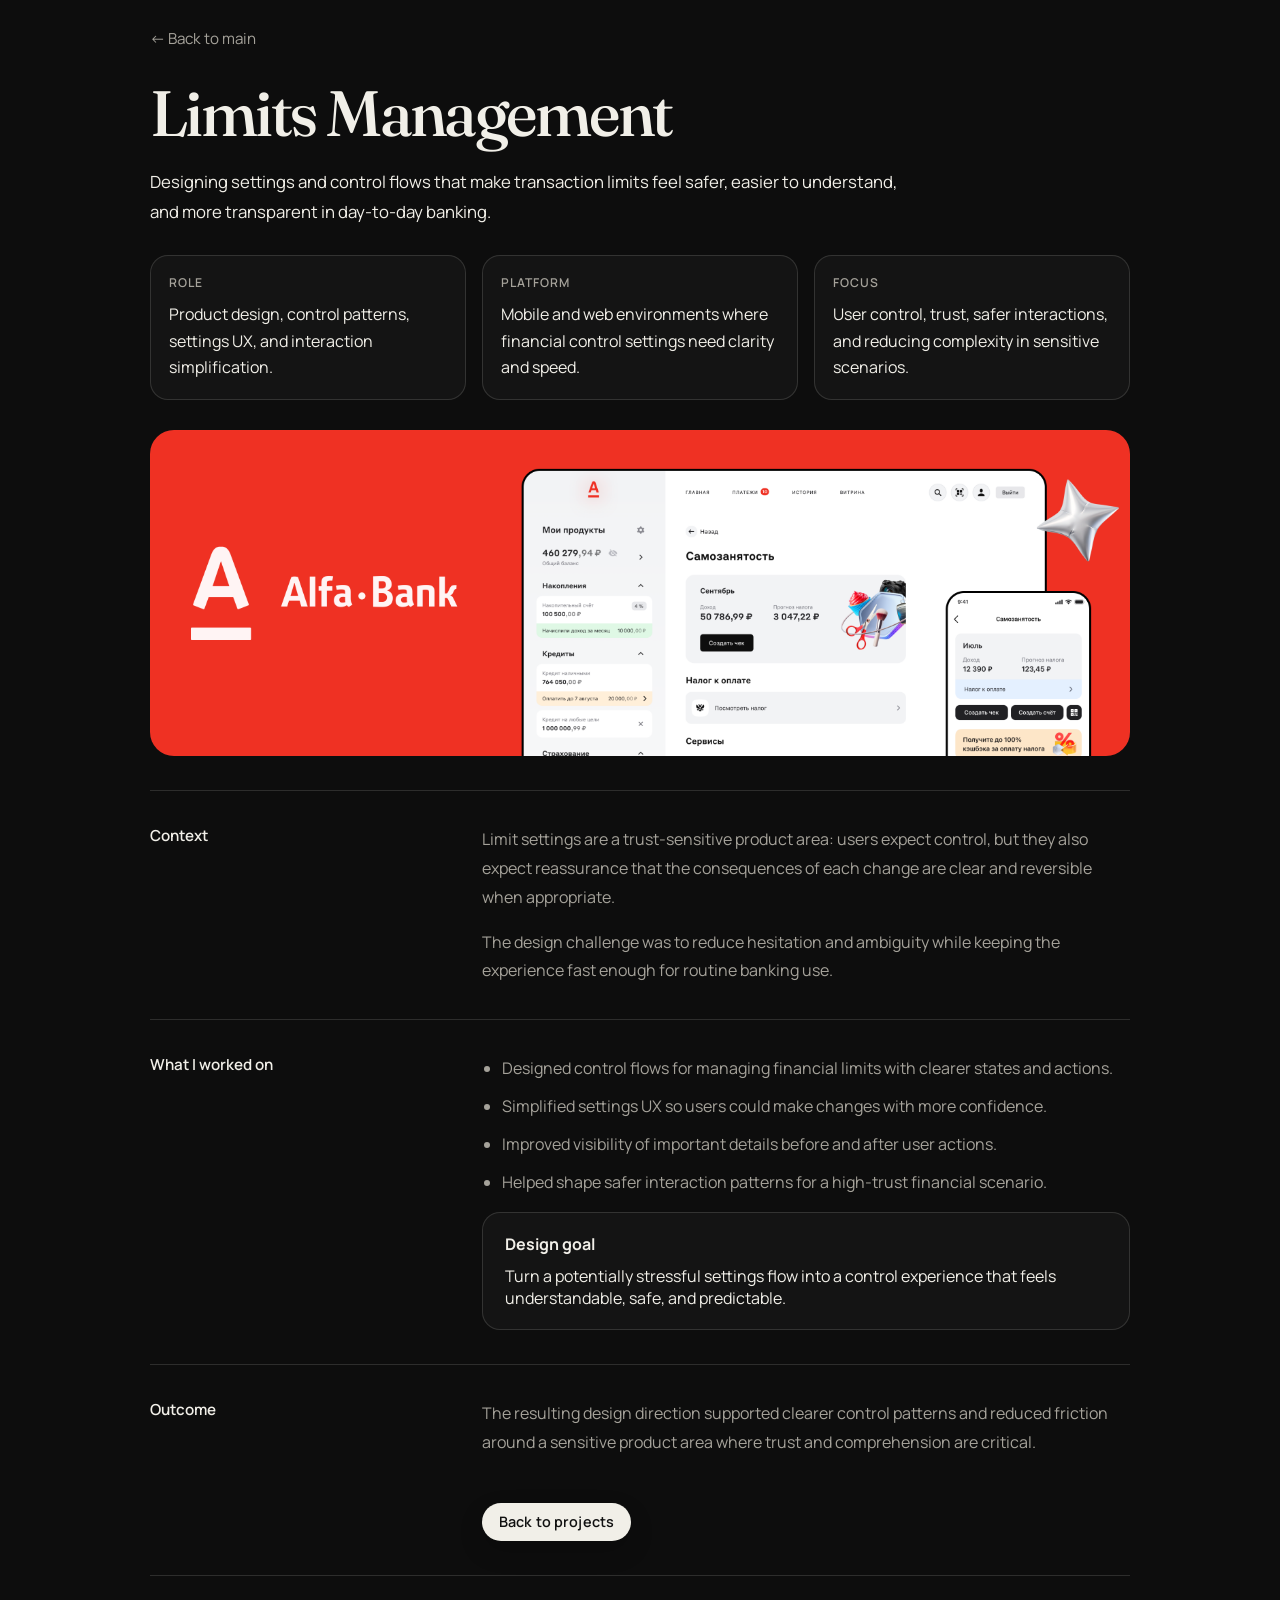
==== alfa-limits.html @ 3df457b8 "Publish portfolio site" ====
<!DOCTYPE html>
<html lang="en">
  <head>
    <meta charset="UTF-8" />
    <meta name="viewport" content="width=device-width, initial-scale=1.0" />
    <title>Limits Management | Daria Onkel</title>
    <meta name="robots" content="noindex, nofollow, noarchive, nosnippet" />
    <meta
      name="description"
      content="Case study page for Daria Onkel's transaction limits management work at Alfa-Bank."
    />
    <link rel="preconnect" href="https://fonts.googleapis.com" />
    <link rel="preconnect" href="https://fonts.gstatic.com" crossorigin />
    <link
      href="https://fonts.googleapis.com/css2?family=Fraunces:opsz,wght@9..144,400;9..144,500;9..144,600&family=Instrument+Serif:ital@0;1&family=Manrope:wght@400;500;600;700&display=swap"
      rel="stylesheet"
    />
    <link rel="stylesheet" href="styles.css" />
  </head>
  <body class="case-page">
    <div class="page-shell">
      <main class="case-main">
        <a class="back-link" href="index.html">← Back to main</a>

        <section class="section case-hero">
          <h1>Limits Management</h1>
          <p class="case-lead">
            Designing settings and control flows that make transaction limits
            feel safer, easier to understand, and more transparent in day-to-day banking.
          </p>
          <div class="case-meta-grid">
            <article class="case-meta-card">
              <span class="case-meta-label">Role</span>
              <p>Product design, control patterns, settings UX, and interaction simplification.</p>
            </article>
            <article class="case-meta-card">
              <span class="case-meta-label">Platform</span>
              <p>Mobile and web environments where financial control settings need clarity and speed.</p>
            </article>
            <article class="case-meta-card">
              <span class="case-meta-label">Focus</span>
              <p>User control, trust, safer interactions, and reducing complexity in sensitive scenarios.</p>
            </article>
          </div>
          <div class="case-hero-media">
            <img
              class="case-hero-image enlargeable-image"
              src="assets/alfa-bank-hero.png"
              alt="Alfa-Bank transaction limits management context"
            />
          </div>
        </section>

        <section class="section case-section-grid">
          <h2 class="case-section-title">Context</h2>
          <div class="case-section-body">
            <p>
              Limit settings are a trust-sensitive product area: users expect
              control, but they also expect reassurance that the consequences of
              each change are clear and reversible when appropriate.
            </p>
            <p>
              The design challenge was to reduce hesitation and ambiguity while
              keeping the experience fast enough for routine banking use.
            </p>
          </div>
        </section>

        <section class="section case-section-grid">
          <h2 class="case-section-title">What I worked on</h2>
          <div class="case-section-body">
            <ul class="case-bullet-list">
              <li>Designed control flows for managing financial limits with clearer states and actions.</li>
              <li>Simplified settings UX so users could make changes with more confidence.</li>
              <li>Improved visibility of important details before and after user actions.</li>
              <li>Helped shape safer interaction patterns for a high-trust financial scenario.</li>
            </ul>
            <div class="case-callout">
              <strong>Design goal</strong>
              Turn a potentially stressful settings flow into a control experience that feels understandable, safe, and predictable.
            </div>
          </div>
        </section>

        <section class="section case-section-grid">
          <h2 class="case-section-title">Outcome</h2>
          <div class="case-section-body">
            <p>
              The resulting design direction supported clearer control patterns
              and reduced friction around a sensitive product area where trust
              and comprehension are critical.
            </p>
            <div class="case-nav-row">
              <a class="case-study-link" href="index.html#projects">Back to projects</a>
            </div>
          </div>
        </section>
      </main>
    </div>
    <script src="script.js"></script>
  </body>
</html>
---- styles.css ----
:root {
  --bg: #0d0d0d;
  --surface: transparent;
  --surface-strong: transparent;
  --text: #f1efe8;
  --muted: #a5a29a;
  --line: rgba(241, 239, 232, 0.14);
  --accent: #f1efe8;
  --accent-deep: #f1efe8;
}

* {
  box-sizing: border-box;
}

html {
  scroll-behavior: smooth;
}

body {
  margin: 0;
  font-family: "Manrope", sans-serif;
  color: var(--text);
  background: var(--bg);
  min-height: 100vh;
}

body::before {
  content: none;
}

.page-shell {
  width: min(980px, calc(100% - 40px));
  margin: 20px auto 80px;
}

.text-link,
.contact-panel a {
  text-decoration: none;
}

.text-link:hover,
.contact-panel a:hover {
  color: var(--accent-deep);
}

.hero,
.section {
  border: 0;
  border-radius: 0;
  background: var(--surface);
}

.hero {
  margin-top: 28px;
  padding: 8px 0 44px;
  overflow: visible;
  position: relative;
  border-bottom: 1px solid var(--line);
}

.hero-grid {
  display: grid;
  grid-template-columns: minmax(0, 1fr) 260px;
  gap: 36px;
  align-items: start;
}

.portrait-card {
  order: 2;
}

.hero-content {
  order: 1;
}

.portrait-image {
  display: block;
  width: 100%;
  aspect-ratio: 4 / 5;
  object-fit: cover;
  filter: grayscale(100%);
  border-radius: 18px;
}

.enlargeable-image {
  cursor: zoom-in;
}

.hero h1,
.section-heading h2 {
  margin: 0;
}

.hero h1 {
  max-width: 760px;
  font-family: "Fraunces", serif;
  font-size: clamp(2.15rem, 4.8vw, 3rem);
  line-height: 1.08;
  font-weight: 500;
  letter-spacing: -0.04em;
}


.hero-copy {
  max-width: 500px;
  margin: 24px 0 0;
  color: var(--text);
  font-size: 1rem;
  line-height: 1.75;
}

.hero-detail {
  max-width: 760px;
  margin: 18px 0 0;
  color: var(--text);
  line-height: 1.75;
}

.hero-actions {
  display: flex;
  flex-wrap: wrap;
  gap: 22px;
  margin-top: 28px;
}

.text-link {
  color: var(--text);
  font-size: 0.96rem;
  font-weight: 500;
}

.text-link:hover {
  color: var(--muted);
}

.worked-with {
  margin-top: 34px;
}

.worked-with-label,
.subheading {
  margin: 0 0 12px;
  color: var(--text);
  font-size: 0.92rem;
  font-weight: 600;
}

.hero .plain-list,
.hero .plain-list li,
.hero .plain-list li::before {
  color: var(--text);
}

.hero .plain-list a {
  color: inherit;
  text-decoration: none;
  display: inline-flex;
  align-items: baseline;
  gap: 8px;
}

.hero .plain-list a:hover {
  color: var(--muted);
}

.company-favicon {
  width: 20px;
  height: 20px;
  display: block;
  border-radius: 5px;
  flex-shrink: 0;
  transform: translateY(4px);
}

.section {
  margin-top: 0;
  padding: 34px 0;
  border-bottom: 1px solid var(--line);
}

.section-heading {
  margin-bottom: 24px;
}

.section-heading h2 {
  max-width: 700px;
  font-size: clamp(1.6rem, 4vw, 2.5rem);
  line-height: 1.12;
  font-weight: 500;
}

.project-row h3 {
  margin-bottom: 12px;
  font-size: 1.15rem;
}

.plain-list {
  margin: 0;
  padding: 0;
  list-style: none;
  display: flex;
  flex-wrap: wrap;
  gap: 10px 18px;
  color: var(--muted);
}

.plain-list li::before {
  content: "—";
  margin-right: 8px;
  color: var(--text);
}

.stacked-list {
  display: grid;
  gap: 10px;
}

.compact-list {
  gap: 8px;
}

.project-row {
  display: grid;
  grid-template-columns: minmax(0, 1fr) minmax(0, 1fr);
  gap: 24px;
  padding: 20px 0;
  border-top: 1px solid var(--line);
}

.project-type {
  margin-bottom: 10px;
  color: var(--muted);
  font-size: 0.75rem;
  font-weight: 500;
  text-transform: uppercase;
  letter-spacing: 0.08em;
}

.case-study-header h3,
.project-card-preview h3 {
  margin: 0;
  font-size: 1.4rem;
  font-weight: 600;
}

.nested-case-list {
  display: grid;
  gap: 0;
}

.nested-case-card {
  display: grid;
  grid-template-columns: minmax(180px, 220px) minmax(0, 1.35fr) minmax(220px, 0.9fr);
  gap: 28px;
  padding: 22px;
  border-top: 1px solid var(--line);
  background:
    linear-gradient(
      180deg,
      rgba(255, 255, 255, 0.025) 0%,
      rgba(255, 255, 255, 0.01) 100%
    );
}

.nested-case-card:first-child {
  border-top: 1px solid var(--line);
}

.nested-case-card h4 {
  margin: 0 0 10px;
  font-size: 1.08rem;
  font-weight: 600;
}

.nested-case-card p {
  margin: 0;
  color: var(--muted);
  line-height: 1.7;
}

.nested-case-meta {
  align-self: start;
}

.nested-case-visual {
  height: 160px;
  display: flex;
  flex-direction: column;
  justify-content: flex-end;
  gap: 10px;
  padding: 16px;
  border: 1px solid rgba(241, 239, 232, 0.12);
  border-radius: 16px;
  background:
    linear-gradient(
      180deg,
      rgba(255, 255, 255, 0.08) 0%,
      rgba(255, 255, 255, 0.02) 100%
    );
}

.nested-case-visual strong,
.preview-stat-block strong {
  font-size: 1.12rem;
  line-height: 1.25;
  font-weight: 600;
  color: var(--text);
}

.nested-case-visual-self-employed {
  background:
    radial-gradient(circle at top left, rgba(141, 182, 167, 0.18), transparent 40%),
    linear-gradient(180deg, #151a18 0%, #101211 100%);
}

.nested-case-visual-multibank {
  background:
    radial-gradient(circle at top right, rgba(121, 155, 199, 0.18), transparent 40%),
    linear-gradient(180deg, #15181d 0%, #0f1114 100%);
}

.nested-case-visual-limits {
  background:
    radial-gradient(circle at top left, rgba(195, 155, 118, 0.16), transparent 42%),
    linear-gradient(180deg, #191612 0%, #12100d 100%);
}

.case-tag-list {
  margin-top: 18px;
  gap: 8px 12px;
}

.case-tag-list li {
  padding: 7px 10px;
  border: 1px solid rgba(241, 239, 232, 0.12);
  border-radius: 999px;
  background: rgba(255, 255, 255, 0.03);
  color: var(--text);
  font-size: 0.84rem;
}

.case-tag-list li::before {
  content: none;
}

.case-study-link {
  display: inline-flex;
  align-items: center;
  min-height: 38px;
  padding: 0 16px;
  border: 1px solid rgba(241, 239, 232, 0.22);
  border-radius: 999px;
  color: #111111;
  text-decoration: none;
  background: #f1efe8;
  font-size: 0.9rem;
  font-weight: 600;
  letter-spacing: 0.01em;
  transition:
    background-color 160ms ease,
    border-color 160ms ease,
    color 160ms ease,
    transform 160ms ease,
    box-shadow 160ms ease;
  box-shadow: 0 10px 24px rgba(0, 0, 0, 0.18);
}

.case-study-link:hover {
  background: #ffffff;
  border-color: rgba(255, 255, 255, 0.4);
  color: #111111;
  transform: translateY(-1px);
  box-shadow: 0 14px 28px rgba(0, 0, 0, 0.22);
}

.case-study-link-inline {
  margin-top: 18px;
  width: fit-content;
}

.nested-case-card {
  scroll-margin-top: 28px;
}

.project-card-grid {
  display: grid;
  grid-template-columns: repeat(2, minmax(0, 1fr));
  gap: 24px;
}

.project-card-preview {
  display: grid;
  gap: 0;
  border: 1px solid var(--line);
  background: rgba(255, 255, 255, 0.02);
  border-radius: 18px;
  overflow: hidden;
}

.project-card-large {
  grid-column: 1 / -1;
}

.project-card-large .project-card-body {
  padding-bottom: 24px;
}

.project-preview {
  min-height: 220px;
  border-bottom: 1px solid var(--line);
  background: linear-gradient(180deg, #1c1c1c 0%, #141414 100%);
  padding: 22px;
}

.project-preview-alfa-hero {
  position: relative;
  padding: 0;
  background: #f33c2f;
}

.project-preview-image {
  display: block;
  width: 100%;
  height: 100%;
  min-height: 320px;
  object-fit: cover;
}

.preview-stat-block {
  margin: 0;
  max-width: 48ch;
  color: var(--muted);
  line-height: 1.6;
  font-size: 0.95rem;
}

.preview-stat-block {
  min-height: 100%;
  display: flex;
  flex-direction: column;
  justify-content: flex-end;
  gap: 10px;
  padding: 18px;
  border: 1px solid rgba(241, 239, 232, 0.1);
  border-radius: 16px;
  background:
    linear-gradient(
      180deg,
      rgba(255, 255, 255, 0.06) 0%,
      rgba(255, 255, 255, 0.02) 100%
    );
}

.preview-kicker {
  display: inline-flex;
  width: fit-content;
  color: var(--muted);
  font-size: 0.72rem;
  font-weight: 600;
  text-transform: uppercase;
  letter-spacing: 0.08em;
}

.project-preview-sber {
  background:
    radial-gradient(circle at top right, rgba(150, 190, 172, 0.18), transparent 34%),
    linear-gradient(180deg, #161917 0%, #101210 100%);
}

.project-preview-koshelek {
  background:
    radial-gradient(circle at top left, rgba(213, 171, 104, 0.18), transparent 32%),
    linear-gradient(180deg, #1a1712 0%, #12100d 100%);
}

.preview-pill-row {
  display: flex;
  flex-wrap: wrap;
  gap: 8px;
}

.preview-pill-row span {
  display: inline-flex;
  align-items: center;
  min-height: 30px;
  padding: 0 10px;
  border-radius: 999px;
  background: rgba(255, 255, 255, 0.06);
  border: 1px solid rgba(241, 239, 232, 0.08);
  color: var(--text);
  font-size: 0.8rem;
}

.project-card-body {
  padding: 22px 22px 0;
}

.project-card-preview:not(.project-card-large) .project-card-body {
  padding-bottom: 22px;
}

.case-summary,
.long-copy {
  max-width: 760px;
  margin: 16px 0 0;
  color: var(--muted);
  line-height: 1.75;
}

.timeline {
  display: grid;
  gap: 14px;
}

.timeline-year {
  font-weight: 600;
  color: var(--text);
}

.contact-panel {
  display: flex;
  flex-direction: column;
  gap: 14px;
  padding: 0;
  background: transparent;
}

.contact-panel a {
  color: var(--text);
  font-size: 1rem;
  font-weight: 500;
}

.process-list {
  margin: 0;
  padding-left: 20px;
  display: grid;
  gap: 12px;
  color: var(--muted);
  line-height: 1.7;
}

.case-page .page-shell {
  width: min(980px, calc(100% - 40px));
  margin: 20px auto 80px;
}

.case-main {
  display: grid;
  gap: 0;
}

.back-link {
  display: inline-flex;
  align-items: center;
  gap: 8px;
  width: fit-content;
  margin: 8px 0 24px;
  color: var(--muted);
  text-decoration: none;
  font-size: 0.95rem;
}

.back-link:hover {
  color: var(--text);
}

.case-hero {
  padding-top: 8px;
}

.case-eyebrow {
  margin: 0 0 18px;
  color: var(--muted);
  font-size: 0.8rem;
  font-weight: 600;
  letter-spacing: 0.08em;
  text-transform: uppercase;
}

.case-hero h1 {
  max-width: 760px;
  margin: 0;
  font-family: "Fraunces", serif;
  font-size: clamp(2.5rem, 5vw, 4rem);
  line-height: 1;
  font-weight: 500;
  letter-spacing: -0.04em;
}

.case-lead {
  max-width: 760px;
  margin: 22px 0 0;
  color: var(--text);
  font-size: 1.05rem;
  line-height: 1.8;
}

.case-meta-grid {
  display: grid;
  grid-template-columns: repeat(3, minmax(0, 1fr));
  gap: 16px;
  margin-top: 28px;
}

.case-meta-card {
  padding: 18px;
  border: 1px solid var(--line);
  border-radius: 18px;
  background: rgba(255, 255, 255, 0.03);
}

.case-meta-label {
  display: block;
  margin-bottom: 10px;
  color: var(--muted);
  font-size: 0.76rem;
  font-weight: 600;
  letter-spacing: 0.08em;
  text-transform: uppercase;
}

.case-meta-card p {
  margin: 0;
  color: var(--text);
  line-height: 1.65;
}

.case-hero-media {
  margin-top: 30px;
  border-radius: 24px;
  overflow: hidden;
  background: rgba(255, 255, 255, 0.03);
}

.case-hero-image {
  display: block;
  width: 100%;
  min-height: 280px;
  object-fit: cover;
}

.case-hero-placeholder {
  min-height: 320px;
  padding: 28px;
  display: flex;
  flex-direction: column;
  justify-content: flex-end;
  gap: 14px;
}

.case-hero-placeholder strong {
  max-width: 18ch;
  font-size: clamp(1.7rem, 3.4vw, 2.4rem);
  line-height: 1.05;
  font-weight: 600;
}

.case-hero-placeholder p {
  max-width: 44ch;
  margin: 0;
  color: rgba(241, 239, 232, 0.86);
  line-height: 1.7;
}

.case-hero-sber {
  background:
    radial-gradient(circle at top right, rgba(150, 190, 172, 0.22), transparent 32%),
    linear-gradient(180deg, #161917 0%, #101210 100%);
}

.case-hero-koshelek {
  background:
    radial-gradient(circle at top left, rgba(213, 171, 104, 0.22), transparent 30%),
    linear-gradient(180deg, #1a1712 0%, #12100d 100%);
}

.case-section-grid {
  display: grid;
  grid-template-columns: minmax(220px, 0.75fr) minmax(0, 1.6fr);
  gap: 28px;
  align-items: start;
}

.case-section-title {
  margin: 0;
  font-size: 0.95rem;
  font-weight: 600;
  color: var(--text);
}

.case-section-body {
  display: grid;
  gap: 16px;
}

.case-section-body p {
  margin: 0;
  color: var(--muted);
  line-height: 1.8;
}

.case-bullet-list {
  margin: 0;
  padding-left: 20px;
  display: grid;
  gap: 10px;
  color: var(--muted);
  line-height: 1.75;
}

.case-callout {
  padding: 20px 22px;
  border: 1px solid var(--line);
  border-radius: 18px;
  background: rgba(255, 255, 255, 0.03);
}

.case-callout strong {
  display: block;
  margin-bottom: 10px;
  color: var(--text);
  font-size: 1rem;
}

.case-nav-row {
  display: flex;
  flex-wrap: wrap;
  gap: 12px;
  margin-top: 30px;
}

.case-project-section {
  display: block;
}

.case-project-content {
  width: min(100%, 920px);
  margin: 0 auto;
  display: grid;
  gap: 26px;
}

.case-project-heading {
  margin: 0;
  font-size: clamp(1.7rem, 3vw, 2.4rem);
  line-height: 1.08;
  font-weight: 600;
  color: var(--text);
}

.task-block {
  display: grid;
  gap: 24px;
}

.task-subsection {
  display: grid;
  gap: 14px;
}

.task-subtitle {
  margin: 0;
  font-size: 1.02rem;
  font-weight: 600;
  color: var(--text);
}

.task-media {
  margin: 0;
  border-radius: 20px;
  overflow: hidden;
  background: rgba(255, 255, 255, 0.03);
}

.task-media figcaption {
  padding: 14px 16px 16px;
  color: var(--muted);
  font-size: 0.92rem;
  line-height: 1.6;
}

.task-media-placeholder {
  min-height: 180px;
  padding: 18px;
  display: flex;
  align-items: flex-end;
}

.task-media-placeholder p {
  margin: 0;
  color: var(--muted);
  line-height: 1.7;
}

.image-lightbox {
  width: 100vw;
  max-width: 100vw;
  max-height: 100vh;
  padding: 0;
  border: 0;
  background: transparent;
  box-shadow: none;
}

.image-lightbox::backdrop {
  background: rgba(0, 0, 0, 0.72);
}

.image-lightbox-image {
  display: block;
  width: auto;
  max-width: min(92vw, 1600px);
  max-height: 92vh;
  margin: 4vh auto;
  object-fit: contain;
}

.image-lightbox-close {
  position: fixed;
  top: 18px;
  right: 18px;
  width: 42px;
  height: 42px;
  padding: 0;
  border: 0;
  border-radius: 999px;
  background: rgba(255, 255, 255, 0.12);
  color: var(--text);
  font: inherit;
  font-size: 1.7rem;
  line-height: 1;
  cursor: pointer;
  display: grid;
  place-items: center;
}

.image-lightbox-close:hover {
  background: rgba(255, 255, 255, 0.2);
}

@media (max-width: 980px) {
  .hero-grid,
  .case-meta-grid,
  .case-section-grid,
  .nested-case-card,
  .project-row {
    grid-template-columns: 1fr;
  }

  .project-card-grid {
    grid-template-columns: 1fr;
  }

  .project-preview {
    min-height: 0;
  }

  .project-preview-alfa-hero {
    padding: 0;
  }

  .project-preview-image {
    min-height: 220px;
  }

  .portrait-card {
    position: static;
    order: 1;
  }

  .hero-content {
    order: 2;
  }

  .hero {
    padding: 18px 0 34px;
  }

  .section {
    padding: 28px 0;
  }
}

@media (max-width: 720px) {
  .page-shell {
    width: min(100% - 24px, 980px);
    margin: 10px auto 40px;
  }

  .hero h1 {
    line-height: 1.02;
  }

  .project-preview,
  .preview-stat-block,
  .nested-case-visual,
  .nested-case-card,
  .project-card-body {
    padding: 18px;
  }

  .project-preview-alfa-hero {
    padding: 0;
  }

  .case-page .page-shell {
    width: min(100% - 24px, 980px);
    margin: 10px auto 40px;
  }

  .case-hero-placeholder,
  .case-meta-card,
  .case-callout,
  .task-media-placeholder {
    padding: 18px;
  }

  .image-lightbox {
    width: 100vw;
    max-width: 100vw;
  }

  .image-lightbox-image {
    max-width: 94vw;
    max-height: 88vh;
    margin: 6vh auto;
  }
}
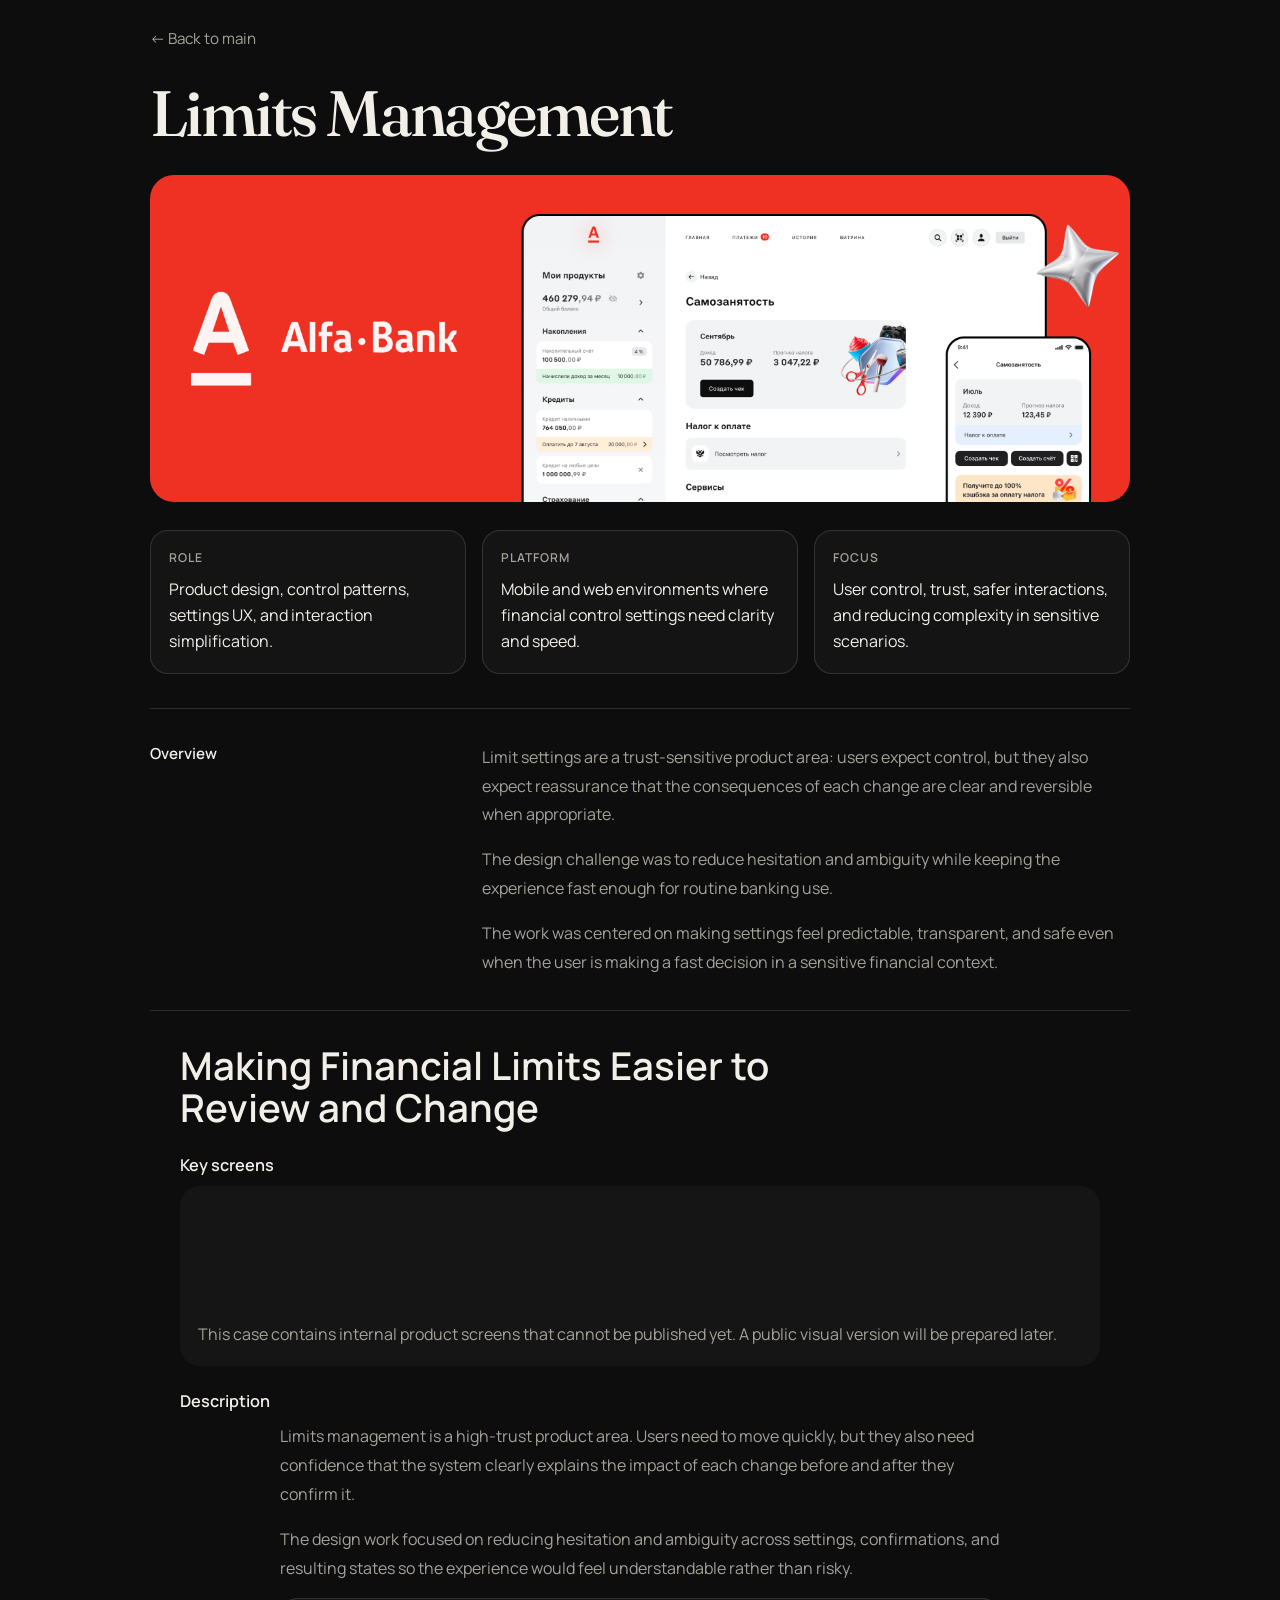
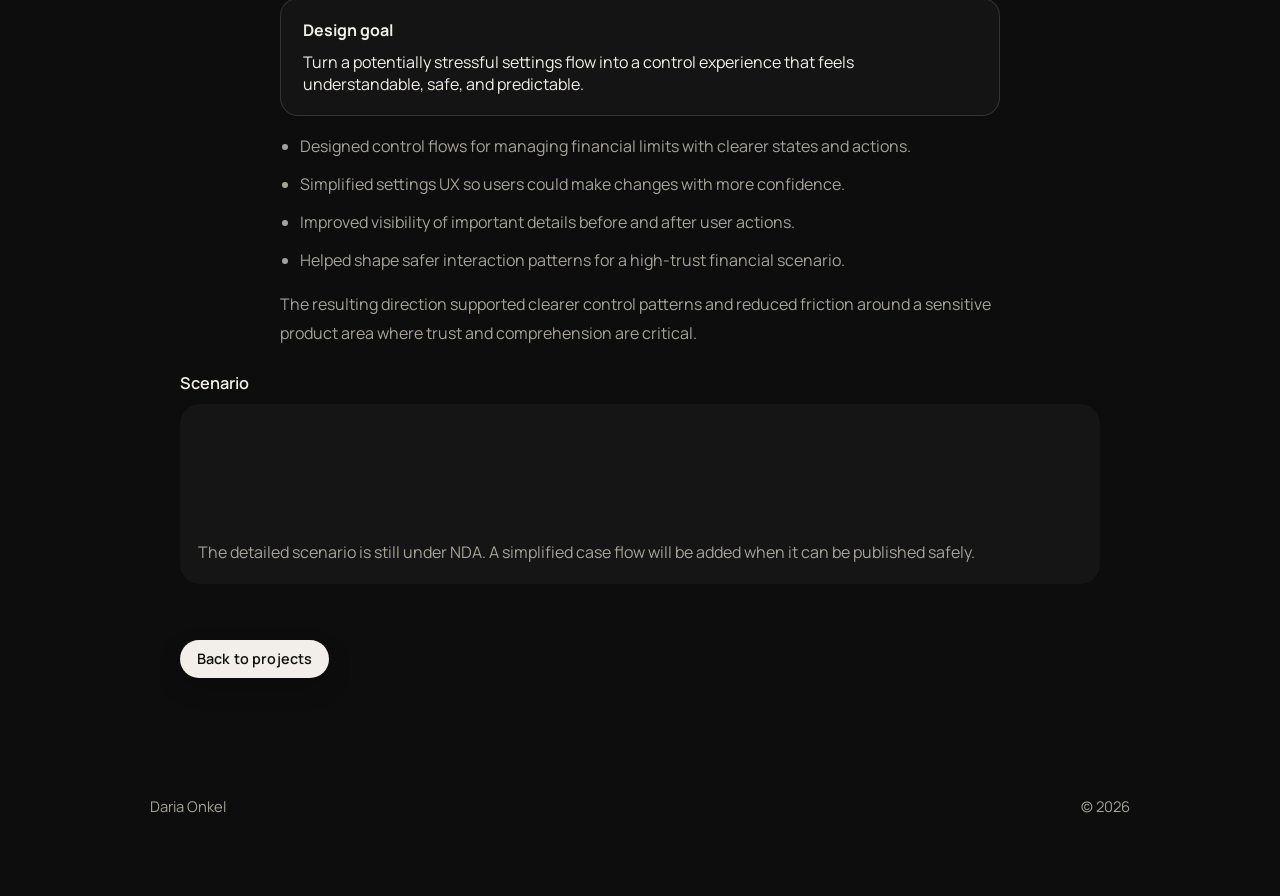
==== commit 47c945de: "Update portfolio content and assets" ====
--- a/alfa-limits.html
+++ b/alfa-limits.html
@@ -15,6 +15,10 @@
       href="https://fonts.googleapis.com/css2?family=Fraunces:opsz,wght@9..144,400;9..144,500;9..144,600&family=Instrument+Serif:ital@0;1&family=Manrope:wght@400;500;600;700&display=swap"
       rel="stylesheet"
     />
+    <link
+      href="https://fonts.googleapis.com/css2?family=Material+Symbols+Outlined:opsz,wght,FILL,GRAD@24,400,0,0"
+      rel="stylesheet"
+    />
     <link rel="stylesheet" href="styles.css" />
   </head>
   <body class="case-page">
@@ -24,10 +28,13 @@
 
         <section class="section case-hero">
           <h1>Limits Management</h1>
-          <p class="case-lead">
-            Designing settings and control flows that make transaction limits
-            feel safer, easier to understand, and more transparent in day-to-day banking.
-          </p>
+          <div class="case-hero-media">
+            <img
+              class="case-hero-image enlargeable-image"
+              src="assets/alfa-bank-hero.png"
+              alt="Alfa-Bank transaction limits management context"
+            />
+          </div>
           <div class="case-meta-grid">
             <article class="case-meta-card">
               <span class="case-meta-label">Role</span>
@@ -42,17 +49,10 @@
               <p>User control, trust, safer interactions, and reducing complexity in sensitive scenarios.</p>
             </article>
           </div>
-          <div class="case-hero-media">
-            <img
-              class="case-hero-image enlargeable-image"
-              src="assets/alfa-bank-hero.png"
-              alt="Alfa-Bank transaction limits management context"
-            />
-          </div>
         </section>
 
         <section class="section case-section-grid">
-          <h2 class="case-section-title">Context</h2>
+          <h2 class="case-section-title">Overview</h2>
           <div class="case-section-body">
             <p>
               Limit settings are a trust-sensitive product area: users expect
@@ -63,38 +63,86 @@
               The design challenge was to reduce hesitation and ambiguity while
               keeping the experience fast enough for routine banking use.
             </p>
+            <p>
+              The work was centered on making settings feel predictable,
+              transparent, and safe even when the user is making a fast decision
+              in a sensitive financial context.
+            </p>
           </div>
         </section>
 
-        <section class="section case-section-grid">
-          <h2 class="case-section-title">What I worked on</h2>
-          <div class="case-section-body">
-            <ul class="case-bullet-list">
-              <li>Designed control flows for managing financial limits with clearer states and actions.</li>
-              <li>Simplified settings UX so users could make changes with more confidence.</li>
-              <li>Improved visibility of important details before and after user actions.</li>
-              <li>Helped shape safer interaction patterns for a high-trust financial scenario.</li>
-            </ul>
-            <div class="case-callout">
-              <strong>Design goal</strong>
-              Turn a potentially stressful settings flow into a control experience that feels understandable, safe, and predictable.
-            </div>
-          </div>
-        </section>
+        <section class="section case-project-section">
+          <div class="case-project-content">
+            <h2 class="case-project-heading">
+              Making Financial Limits Easier to Review and Change
+            </h2>
+            <article class="task-block">
+              <section class="task-subsection">
+                <h3 class="task-subtitle">Key screens</h3>
+                <figure class="task-media">
+                  <div class="task-media-placeholder">
+                    <p>
+                      This case contains internal product screens that cannot be
+                      published yet. A public visual version will be prepared later.
+                    </p>
+                  </div>
+                </figure>
+              </section>
 
-        <section class="section case-section-grid">
-          <h2 class="case-section-title">Outcome</h2>
-          <div class="case-section-body">
-            <p>
-              The resulting design direction supported clearer control patterns
-              and reduced friction around a sensitive product area where trust
-              and comprehension are critical.
-            </p>
+              <section class="task-subsection">
+                <h3 class="task-subtitle">Description</h3>
+                <div class="case-section-body">
+                  <p>
+                    Limits management is a high-trust product area. Users need
+                    to move quickly, but they also need confidence that the
+                    system clearly explains the impact of each change before and
+                    after they confirm it.
+                  </p>
+                  <p>
+                    The design work focused on reducing hesitation and ambiguity
+                    across settings, confirmations, and resulting states so the
+                    experience would feel understandable rather than risky.
+                  </p>
+                  <div class="case-callout">
+                    <strong>Design goal</strong>
+                    Turn a potentially stressful settings flow into a control
+                    experience that feels understandable, safe, and predictable.
+                  </div>
+                  <ul class="case-bullet-list">
+                    <li>Designed control flows for managing financial limits with clearer states and actions.</li>
+                    <li>Simplified settings UX so users could make changes with more confidence.</li>
+                    <li>Improved visibility of important details before and after user actions.</li>
+                    <li>Helped shape safer interaction patterns for a high-trust financial scenario.</li>
+                  </ul>
+                  <p>
+                    The resulting direction supported clearer control patterns
+                    and reduced friction around a sensitive product area where
+                    trust and comprehension are critical.
+                  </p>
+                </div>
+              </section>
+
+              <section class="task-subsection">
+                <h3 class="task-subtitle">Scenario</h3>
+                <figure class="task-media">
+                  <div class="task-media-placeholder">
+                    <p>
+                      The detailed scenario is still under NDA. A simplified
+                      case flow will be added when it can be published safely.
+                    </p>
+                  </div>
+                </figure>
+              </section>
+            </article>
             <div class="case-nav-row">
               <a class="case-study-link" href="index.html#projects">Back to projects</a>
             </div>
           </div>
         </section>
+        <div class="site-footer" aria-label="Footer">
+          <span>Daria Onkel</span>
+          <span>© 2026</span>
+        </div>
       </main>
     </div>
     <script src="script.js"></script>
--- a/styles.css
+++ b/styles.css
@@ -31,7 +31,7 @@
 
 .page-shell {
   width: min(980px, calc(100% - 40px));
-  margin: 20px auto 80px;
+  margin: 20px auto 40px;
 }
 
 .text-link,
@@ -125,6 +125,9 @@
 }
 
 .text-link {
+  display: inline-flex;
+  align-items: center;
+  gap: 6px;
   color: var(--text);
   font-size: 0.96rem;
   font-weight: 500;
@@ -171,6 +174,16 @@
   border-radius: 5px;
   flex-shrink: 0;
   transform: translateY(4px);
+}
+
+.external-link-icon {
+  font-size: 16px;
+  flex-shrink: 0;
+  transform: translateY(1px);
+}
+
+.hero-actions .external-link-icon {
+  transform: translateY(0);
 }
 
 .section {
@@ -284,6 +297,7 @@
 }
 
 .nested-case-visual {
+  position: relative;
   height: 160px;
   display: flex;
   flex-direction: column;
@@ -298,6 +312,20 @@
       rgba(255, 255, 255, 0.08) 0%,
       rgba(255, 255, 255, 0.02) 100%
     );
+  overflow: hidden;
+}
+
+.nested-case-visual::after {
+  content: "";
+  position: absolute;
+  inset: 0;
+  background: linear-gradient(
+    180deg,
+    rgba(8, 8, 8, 0) 0%,
+    rgba(8, 8, 8, 0.16) 45%,
+    rgba(8, 8, 8, 0.72) 100%
+  );
+  z-index: 0;
 }
 
 .nested-case-visual strong,
@@ -306,6 +334,19 @@
   line-height: 1.25;
   font-weight: 600;
   color: var(--text);
+}
+
+.nested-case-visual-image {
+  position: absolute;
+  inset: 0;
+  width: 100%;
+  height: 100%;
+  object-fit: cover;
+}
+
+.nested-case-visual .preview-kicker,
+.nested-case-visual strong {
+  display: none;
 }
 
 .nested-case-visual-self-employed {
@@ -379,6 +420,90 @@
   width: fit-content;
 }
 
+.case-status-pill {
+  display: inline-flex;
+  align-items: center;
+  gap: 6px;
+  min-height: 38px;
+  padding: 0 16px 0 14px;
+  border: 1px solid rgba(241, 239, 232, 0.1);
+  border-radius: 999px;
+  color: rgba(241, 239, 232, 0.68);
+  background: rgba(255, 255, 255, 0.08);
+  font-size: 0.9rem;
+  font-weight: 600;
+  letter-spacing: 0.01em;
+  cursor: not-allowed;
+  box-shadow: none;
+}
+
+.material-symbols-outlined {
+  font-family: "Material Symbols Outlined";
+  font-weight: normal;
+  font-style: normal;
+  font-size: 24px;
+  line-height: 1;
+  letter-spacing: normal;
+  text-transform: none;
+  display: inline-block;
+  white-space: nowrap;
+  word-wrap: normal;
+  direction: ltr;
+  -webkit-font-smoothing: antialiased;
+  font-variation-settings:
+    "FILL" 0,
+    "wght" 400,
+    "GRAD" 0,
+    "opsz" 24;
+}
+
+.case-status-icon {
+  font-size: 18px;
+}
+
+.preview-lock-badge {
+  position: absolute;
+  top: 14px;
+  right: 14px;
+  display: inline-flex;
+  align-items: center;
+  gap: 8px;
+  min-height: 30px;
+  padding: 0 12px;
+  border: 1px solid rgba(241, 239, 232, 0.14);
+  border-radius: 999px;
+  background: rgba(13, 13, 13, 0.54);
+  color: var(--text);
+  font-size: 0.74rem;
+  font-weight: 600;
+  letter-spacing: 0.04em;
+  text-transform: uppercase;
+  backdrop-filter: blur(10px);
+}
+
+.preview-lock-badge::before {
+  content: "";
+  width: 11px;
+  height: 9px;
+  border: 1.5px solid currentColor;
+  border-radius: 2px;
+  box-sizing: border-box;
+  transform: translateY(1px);
+}
+
+.preview-lock-badge::after {
+  content: "";
+  position: absolute;
+  left: 15px;
+  top: 7px;
+  width: 7px;
+  height: 6px;
+  border: 1.5px solid currentColor;
+  border-bottom: 0;
+  border-radius: 7px 7px 0 0;
+  box-sizing: border-box;
+}
+
 .nested-case-card {
   scroll-margin-top: 28px;
 }
@@ -410,7 +535,7 @@
   min-height: 220px;
   border-bottom: 1px solid var(--line);
   background: linear-gradient(180deg, #1c1c1c 0%, #141414 100%);
-  padding: 22px;
+  padding: 0;
 }
 
 .project-preview-alfa-hero {
@@ -463,21 +588,38 @@
 }
 
 .project-preview-sber {
-  background:
-    radial-gradient(circle at top right, rgba(150, 190, 172, 0.18), transparent 34%),
-    linear-gradient(180deg, #161917 0%, #101210 100%);
+  background: #141414;
+  min-height: 0 !important;
+  height: auto !important;
+  aspect-ratio: auto !important;
+  display: block;
+  line-height: 0;
 }
 
 .project-preview-koshelek {
-  background:
-    radial-gradient(circle at top left, rgba(213, 171, 104, 0.18), transparent 32%),
-    linear-gradient(180deg, #1a1712 0%, #12100d 100%);
+  background: #1a1712;
+  min-height: 0 !important;
+  height: auto !important;
+  aspect-ratio: auto !important;
+  display: block;
+  line-height: 0;
+}
+
+.project-preview-sber .project-preview-image,
+.project-preview-koshelek .project-preview-image {
+  display: block;
+  width: 100%;
+  height: auto !important;
+  min-height: 0 !important;
+  max-height: none !important;
+  object-fit: contain !important;
 }
 
 .preview-pill-row {
   display: flex;
   flex-wrap: wrap;
   gap: 8px;
+  margin-top: 18px;
 }
 
 .preview-pill-row span {
@@ -520,16 +662,34 @@
 
 .contact-panel {
   display: flex;
-  flex-direction: column;
-  gap: 14px;
+  flex-wrap: wrap;
+  gap: 14px 28px;
   padding: 0;
   background: transparent;
 }
 
 .contact-panel a {
+  display: inline-flex;
+  align-items: center;
+  gap: 6px;
   color: var(--text);
   font-size: 1rem;
   font-weight: 500;
+}
+
+.contact {
+  padding-bottom: 18px;
+  border-bottom: 0;
+}
+
+.site-footer {
+  display: flex;
+  justify-content: space-between;
+  align-items: center;
+  gap: 18px;
+  margin-top: 84px;
+  color: var(--muted);
+  font-size: 0.92rem;
 }
 
 .process-list {
@@ -549,6 +709,10 @@
 .case-main {
   display: grid;
   gap: 0;
+}
+
+.case-main > .section:last-of-type {
+  border-bottom: 0;
 }
 
 .back-link {
@@ -743,6 +907,7 @@
 }
 
 .case-project-heading {
+  max-width: 720px;
   margin: 0;
   font-size: clamp(1.7rem, 3vw, 2.4rem);
   line-height: 1.08;
@@ -757,21 +922,34 @@
 
 .task-subsection {
   display: grid;
-  gap: 14px;
+  gap: 10px;
+  justify-items: center;
 }
 
 .task-subtitle {
-  margin: 0;
+  max-width: 720px;
+  margin: 0;
+  width: 100%;
+  justify-self: start;
   font-size: 1.02rem;
   font-weight: 600;
   color: var(--text);
 }
 
+.task-subsection > .case-section-body {
+  max-width: 720px;
+}
+
 .task-media {
+  width: 100%;
   margin: 0;
   border-radius: 20px;
   overflow: hidden;
   background: rgba(255, 255, 255, 0.03);
+}
+
+.task-subsection > .task-block {
+  width: 100%;
 }
 
 .task-media figcaption {
@@ -802,10 +980,28 @@
   border: 0;
   background: transparent;
   box-shadow: none;
+  opacity: 0;
+  transition: opacity 0.26s ease;
 }
 
 .image-lightbox::backdrop {
   background: rgba(0, 0, 0, 0.72);
+  opacity: 0;
+  transition: opacity 0.26s ease;
+}
+
+.image-lightbox.is-visible,
+.image-lightbox.is-closing {
+  display: grid;
+  place-items: center;
+}
+
+.image-lightbox.is-visible {
+  opacity: 1;
+}
+
+.image-lightbox.is-visible::backdrop {
+  opacity: 1;
 }
 
 .image-lightbox-image {
@@ -815,6 +1011,14 @@
   max-height: 92vh;
   margin: 4vh auto;
   object-fit: contain;
+  opacity: 0;
+  transform: scale(0.96) translateY(16px);
+  transition: opacity 0.26s ease, transform 0.32s ease;
+}
+
+.image-lightbox.is-visible .image-lightbox-image {
+  opacity: 1;
+  transform: scale(1) translateY(0);
 }
 
 .image-lightbox-close {
@@ -834,6 +1038,14 @@
   cursor: pointer;
   display: grid;
   place-items: center;
+  opacity: 0;
+  transform: translateY(-8px);
+  transition: opacity 0.2s ease, transform 0.2s ease, background 0.2s ease;
+}
+
+.image-lightbox.is-visible .image-lightbox-close {
+  opacity: 1;
+  transform: translateY(0);
 }
 
 .image-lightbox-close:hover {
@@ -917,6 +1129,14 @@
     padding: 18px;
   }
 
+  .site-footer {
+    margin-top: 64px;
+    flex-direction: row;
+    align-items: center;
+    justify-content: space-between;
+    gap: 10px;
+  }
+
   .image-lightbox {
     width: 100vw;
     max-width: 100vw;
